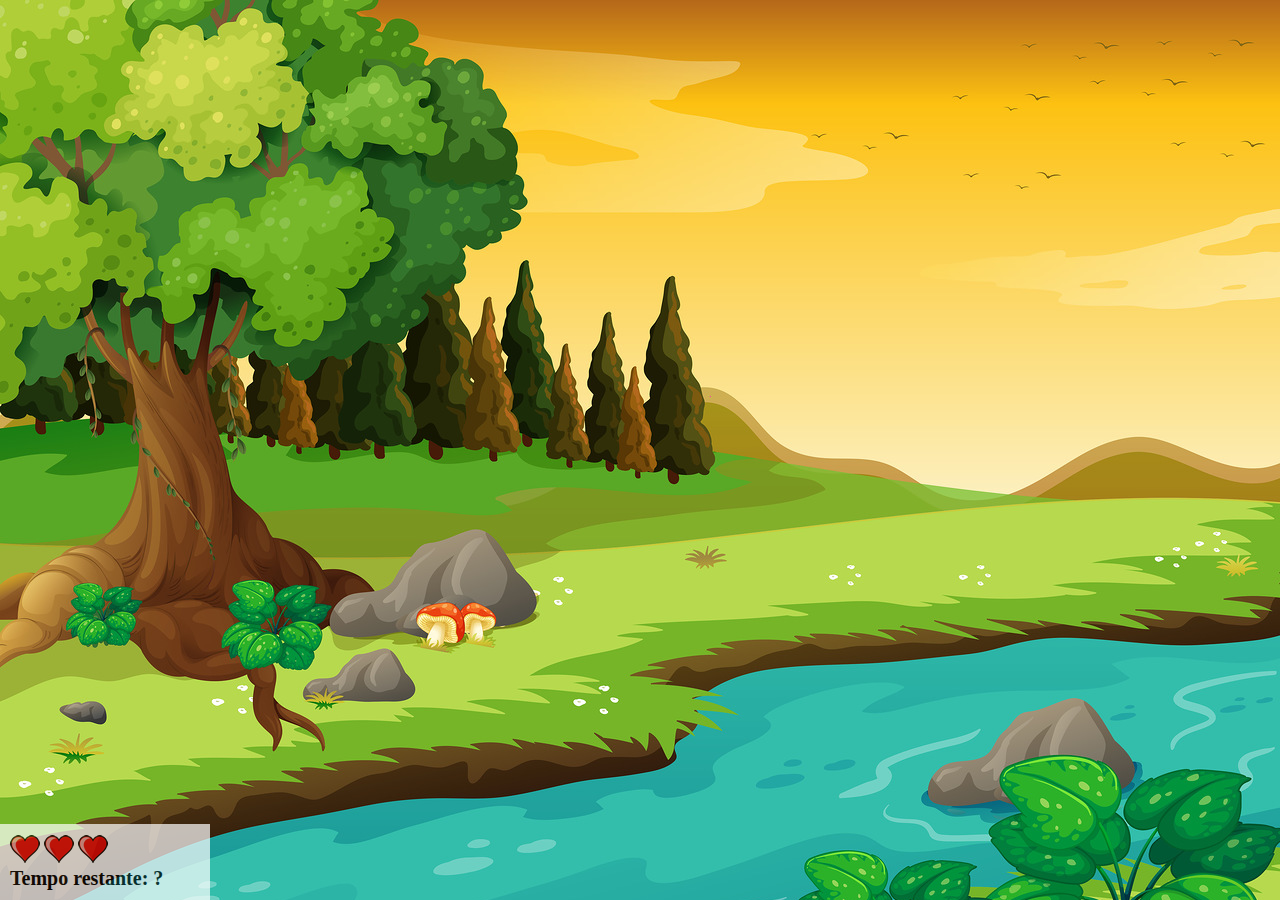
==== app.html @ 5f00319d "Create game platform" ====
<!DOCTYPE html>
<html lang="pt-br">
    <head>
        <meta charset="UTF-8">
        <meta http-equiv="X-UA-Compatible" content="IE=edge">
        <meta name="viewport" content="width=device-width, initial-scale=1.0">
        <title>Document</title>
        <link rel="stylesheet" href="style.css">
        <script src="jogo.js"></script>
    </head>
    <body onresize="ajustaTamanhoPalcoJogo()">

        <div class="painel">
            <div class="vidas">
                <img id="v1" src="imagens/coracao_cheio.png" alt="">
                <img id="v2" src="imagens/coracao_cheio.png" alt="">
                <img id="v3" src="imagens/coracao_cheio.png" alt="">
            </div>
            <div class="cronometro">
                Tempo restante: ?
            </div>
        </div>

        <script>

            setInterval(function(){
                posicaoRandomica()
            }, 2000)
        </script>
    </body>
</html>
---- style.css ----
body{
    background-image: url(imagens/bg.jpg);
    background-repeat: no-repeat;
}

.mosca1{
    width: 50px;
    height: 50px;
}

.mosca2 {
    width: 70px;
    height: 70px;
}

.mosca3 {
    width: 90px;
    height: 90px;
}

.ladoA{
    transform: scaleX(1);
}

.ladoB{
    transform: scaleX(-1);
}

.painel{
    position: absolute;
    width: 190px;
    padding: 10px;
    left: 0px;
    bottom: 0px;
    border-top: solid 1px #fff;
    background-color: #fff;
    opacity: 0.7;
}

.vidas{
    float: left;
}

.cronometro{
    float: left;
    font-size: 20px;
    font-weight: bold;
}
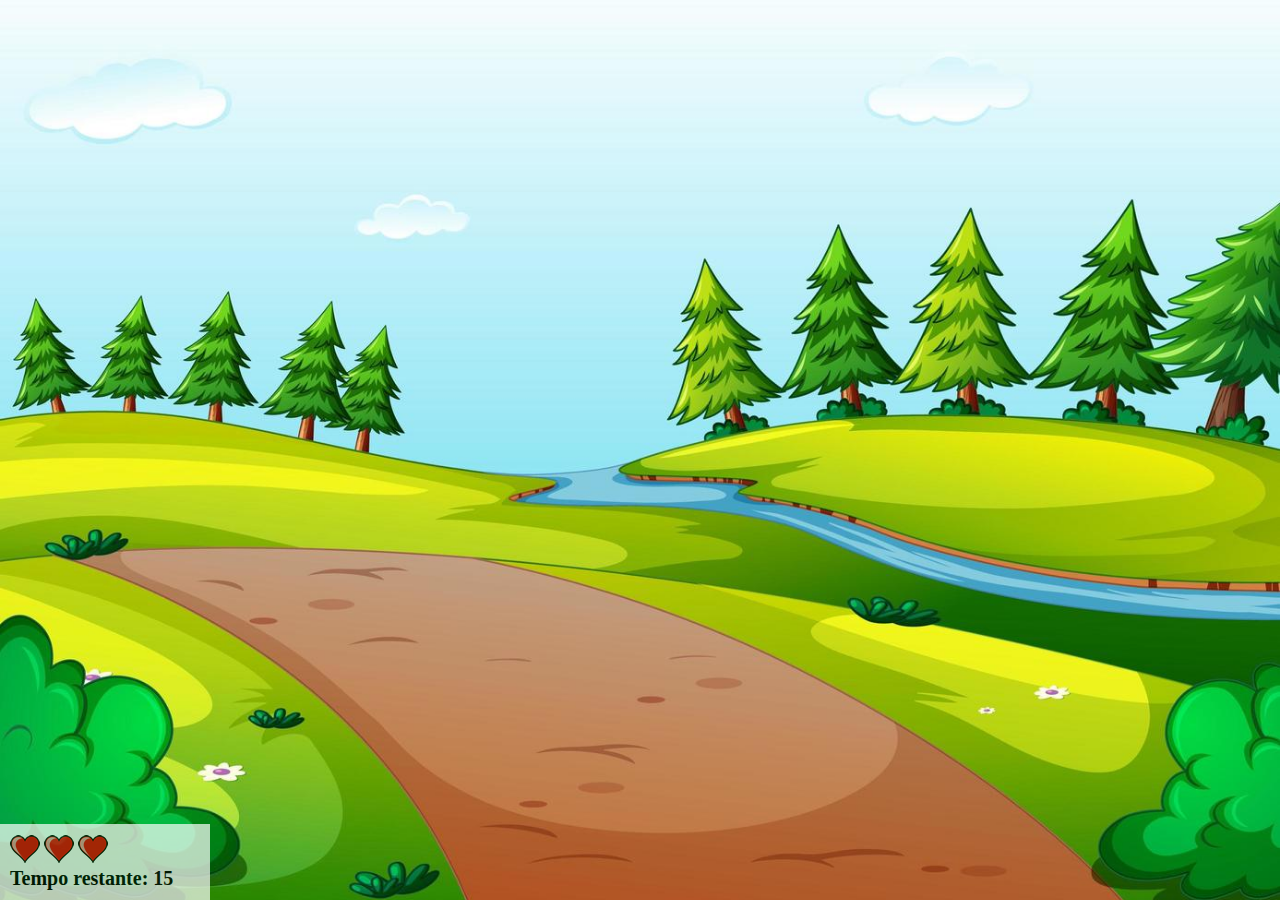
==== commit 4795c203: "game completion" ====
--- a/app.html
+++ b/app.html
@@ -4,7 +4,7 @@
         <meta charset="UTF-8">
         <meta http-equiv="X-UA-Compatible" content="IE=edge">
         <meta name="viewport" content="width=device-width, initial-scale=1.0">
-        <title>Document</title>
+        <title>Mata Mosquito</title>
         <link rel="stylesheet" href="style.css">
         <script src="jogo.js"></script>
     </head>
@@ -17,15 +17,17 @@
                 <img id="v3" src="imagens/coracao_cheio.png" alt="">
             </div>
             <div class="cronometro">
-                Tempo restante: ?
+                Tempo restante: <span id="cronometro"></span>
             </div>
         </div>
 
         <script>
 
-            setInterval(function(){
+            document.getElementById('cronometro').innerHTML = tempo
+
+            var criaMosca = setInterval(function(){
                 posicaoRandomica()
-            }, 2000)
+            }, criaMosquitoTempo)
         </script>
     </body>
 </html>--- a/style.css
+++ b/style.css
@@ -1,6 +1,11 @@
+html{
+    cursor: url(imagens/mata_mosca.png) 30 30, auto;
+}
+
 body{
     background-image: url(imagens/bg.jpg);
-    background-repeat: no-repeat;
+    background-repeat: repeat;
+    background-size: 100%;
 }
 
 .mosca1{
